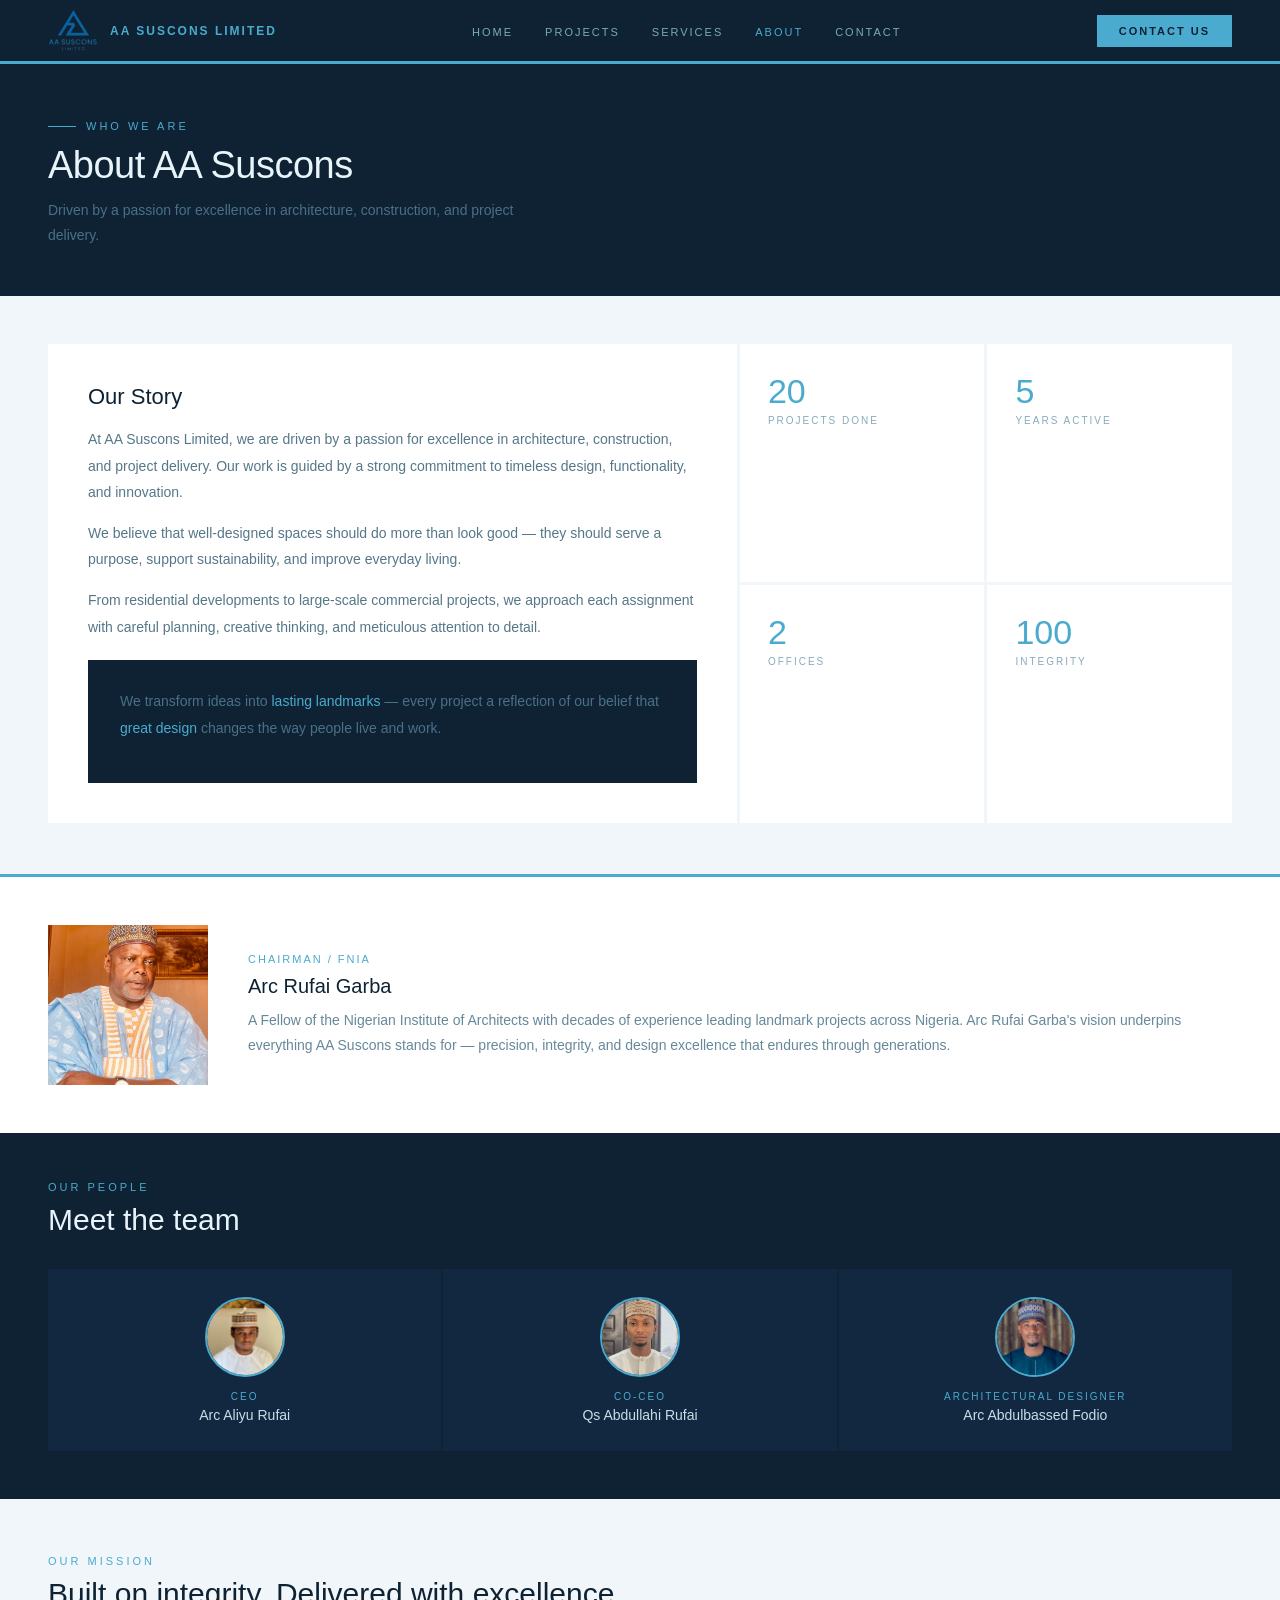
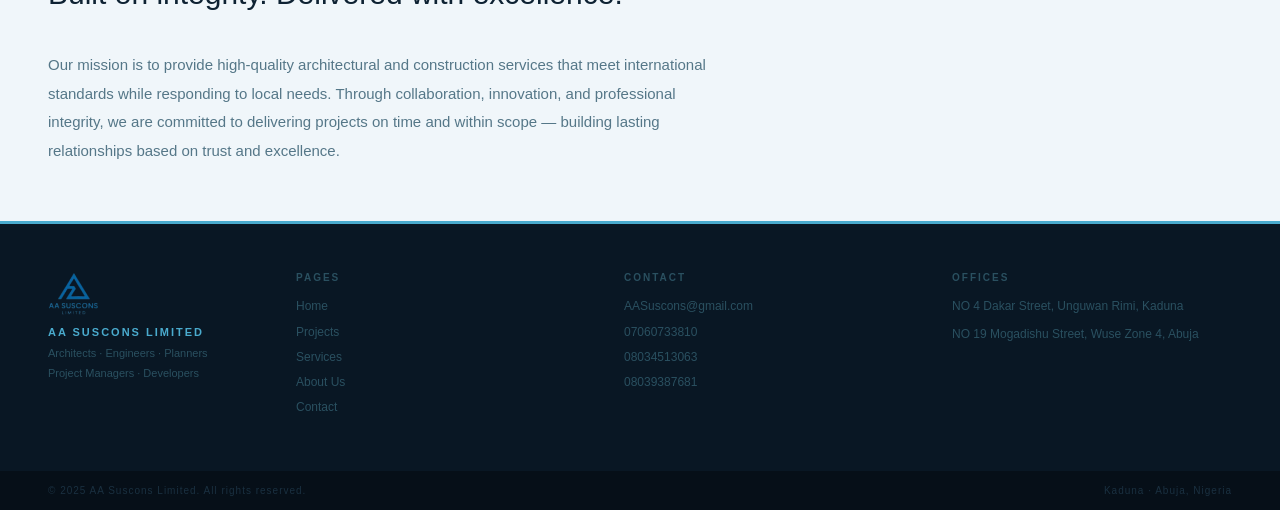
==== about.html @ 8b77624a "first commit" ====
<!DOCTYPE html>
<html lang="en">
<head>
  <meta charset="UTF-8" />
  <meta name="viewport" content="width=device-width, initial-scale=1.0" />
  <title>About Us | AA Suscons Limited</title>
  <meta name="description" content="Learn about AA Suscons Limited — our story, mission, and the experienced team behind our award-winning architectural work." />
  <link rel="stylesheet" href="style.css" />
</head>
<body>

  <!-- ========== NAVIGATION ========== -->
  <nav class="nav" id="mainNav">
    <a class="nav-logo" href="index.html">
      <img src="images/aa-logo.jpg" alt="AA Suscons Limited Logo" />
      <span class="nav-brand">AA Suscons Limited</span>
    </a>
    <ul class="nav-links" id="navMenu">
      <li><a href="index.html">Home</a></li>
      <li><a href="projects.html">Projects</a></li>
      <li><a href="services.html">Services</a></li>
      <li><a href="about.html" class="active">About</a></li>
      <li><a href="contact.html">Contact</a></li>
    </ul>
    <a class="nav-cta" href="contact.html">Contact Us</a>
    <button class="nav-toggle" id="navToggle" aria-label="Toggle menu">
      <span></span><span></span><span></span>
    </button>
  </nav>

  <!-- ========== PAGE HERO ========== -->
  <div class="page-hero">
    <div class="page-tag">Who We Are</div>
    <h1 class="page-title">About AA Suscons</h1>
    <p class="page-sub">Driven by a passion for excellence in architecture, construction, and project delivery.</p>
  </div>

  <!-- ========== ABOUT STORY + STATS ========== -->
  <section class="about-section">
    <div class="about-2col">
      <div class="reveal about-text-block">
        <h2>Our Story</h2>
        <p>At AA Suscons Limited, we are driven by a passion for excellence in architecture, construction, and project delivery. Our work is guided by a strong commitment to timeless design, functionality, and innovation.</p>
        <p>We believe that well-designed spaces should do more than look good — they should serve a purpose, support sustainability, and improve everyday living.</p>
        <p>From residential developments to large-scale commercial projects, we approach each assignment with careful planning, creative thinking, and meticulous attention to detail.</p>
        <div class="about-pull">
          <p>We transform ideas into <em>lasting landmarks</em> — every project a reflection of our belief that <em>great design</em> changes the way people live and work.</p>
        </div>
      </div>
      <div class="about-stats">
        <div class="reveal astat">
          <div class="astat-n" data-target="120" data-suffix="+">20</div>
          <div class="astat-l">Projects Done</div>
        </div>
        <div class="reveal reveal-delay-1 astat">
          <div class="astat-n" data-target="15" data-suffix="+">5</div>
          <div class="astat-l">Years Active</div>
        </div>
        <div class="reveal reveal-delay-2 astat">
          <div class="astat-n" data-target="2" data-suffix="">2</div>
          <div class="astat-l">Offices</div>
        </div>
        <div class="reveal reveal-delay-3 astat">
          <div class="astat-n" data-target="100" data-suffix="%">100</div>
          <div class="astat-l">Integrity</div>
        </div>
      </div>
    </div>
  </section>

  <!-- ========== CHAIRMAN SPOTLIGHT ========== -->
  <div class="reveal ceo-section">
    <img class="ceo-photo" src="images/CFO.jpg" alt="Arc Rufai Garba" />
    <div class="ceo-info">
      <div class="ceo-role">Chairman / FNIA</div>
      <h3>Arc Rufai Garba</h3>
      <p>A Fellow of the Nigerian Institute of Architects with decades of experience leading landmark projects across Nigeria. Arc Rufai Garba's vision underpins everything AA Suscons stands for — precision, integrity, and design excellence that endures through generations.</p>
    </div>
  </div>

  <!-- ========== TEAM ========== -->
  <section class="about-team">
    <div class="reveal sec-tag">Our People</div>
    <div class="reveal reveal-delay-1 sec-title">Meet the team</div>
    <div class="at-grid">
      <div class="reveal reveal-delay-1 at-card">
        <img class="at-photo" src="images/CEO.jpg" alt="Arc Aliyu Rufai" />
        <div class="at-role">CEO</div>
        <div class="at-name">Arc Aliyu Rufai</div>
      </div>
      <div class="reveal reveal-delay-2 at-card">
        <img class="at-photo" src="images/QS.jpg" alt="Qs Abdullahi Rufai" />
        <div class="at-role">Co-CEO</div>
        <div class="at-name">Qs Abdullahi Rufai</div>
      </div>
      <div class="reveal reveal-delay-3 at-card">
        <img class="at-photo" src="images/AD.jpg" alt="Arc Abdulbassed Fodio" />
        <div class="at-role">Architectural Designer</div>
        <div class="at-name">Arc Abdulbassed Fodio</div>
      </div>
    </div>
  </section>

  <!-- ========== MISSION ========== -->
  <section style="background:#f0f6fa; padding:56px 48px;">
    <div class="reveal sec-tag">Our Mission</div>
    <div class="reveal reveal-delay-1 sec-title">Built on integrity. Delivered with excellence.</div>
    <p class="reveal reveal-delay-2" style="font-size:15px;color:#557788;line-height:1.9;max-width:680px;">Our mission is to provide high-quality architectural and construction services that meet international standards while responding to local needs. Through collaboration, innovation, and professional integrity, we are committed to delivering projects on time and within scope — building lasting relationships based on trust and excellence.</p>
  </section>

  <!-- ========== FOOTER ========== -->
  <footer class="footer">
    <div class="fcol" style="flex:0 0 200px;">
      <div class="footer-logo"><img src="images/aa-logo.jpg" alt="AA Suscons Logo" /></div>
      <div class="footer-brand">AA Suscons Limited</div>
      <div class="footer-tag">Architects · Engineers · Planners<br>Project Managers · Developers</div>
    </div>
    <div class="fcol">
      <h4>Pages</h4>
      <a href="index.html">Home</a>
      <a href="projects.html">Projects</a>
      <a href="services.html">Services</a>
      <a href="about.html">About Us</a>
      <a href="contact.html">Contact</a>
    </div>
    <div class="fcol">
      <h4>Contact</h4>
      <p>AASuscons@gmail.com</p>
      <p>07060733810</p>
      <p>08034513063</p>
      <p>08039387681</p>
    </div>
    <div class="fcol">
      <h4>Offices</h4>
      <p>NO 4 Dakar Street, Unguwan Rimi, Kaduna</p>
      <p style="margin-top:8px;">NO 19 Mogadishu Street, Wuse Zone 4, Abuja</p>
    </div>
  </footer>
  <div class="foot-bot">
    <div class="foot-copy">© 2025 AA Suscons Limited. All rights reserved.</div>
    <div class="foot-copy">Kaduna · Abuja, Nigeria</div>
  </div>

  <script src="main.js"></script>
</body>
</html>
---- style.css ----
/* ============================================
   AA SUSCONS LIMITED — Main Stylesheet
   Colors: Sky Blue #4AABCE | Dark Navy #0e2233
   ============================================ */

*, *::before, *::after {
  box-sizing: border-box;
  margin: 0;
  padding: 0;
}

html {
  scroll-behavior: smooth;
}

body {
  font-family: 'Segoe UI', Arial, sans-serif;
  background: #f0f6fa;
  color: #0e2233;
}

/* ============================================
   NAVIGATION
   ============================================ */
.nav {
  display: flex;
  align-items: center;
  justify-content: space-between;
  padding: 0 48px;
  height: 64px;
  background: #0e2233;
  border-bottom: 3px solid #4AABCE;
  position: sticky;
  top: 0;
  z-index: 999;
  transition: height 0.3s ease, padding 0.3s ease;
}

.nav.shrunk {
  height: 50px;
}

.nav-logo {
  display: flex;
  align-items: center;
  gap: 12px;
  text-decoration: none;
}

.nav-logo img {
  height: 50px;
  width: 50px;
  object-fit: contain;
  transition: height 0.3s ease;
}

.nav.shrunk .nav-logo img {
  height: 28px;
}

.nav-brand {
  font-size: 12px;
  letter-spacing: 2px;
  text-transform: uppercase;
  color: #4AABCE;
  font-weight: 600;
}

.nav-links {
  display: flex;
  gap: 32px;
  list-style: none;
}

.nav-links a {
  font-size: 11px;
  letter-spacing: 2px;
  text-transform: uppercase;
  color: #7aaabb;
  text-decoration: none;
  transition: color 0.2s ease;
}

.nav-links a:hover,
.nav-links a.active {
  color: #4AABCE;
}

.nav-cta {
  font-size: 11px;
  letter-spacing: 2px;
  text-transform: uppercase;
  background: #4AABCE;
  color: #0e2233;
  padding: 10px 22px;
  font-weight: 600;
  border: none;
  cursor: pointer;
  text-decoration: none;
  display: inline-block;
  transition: background 0.2s ease, transform 0.15s ease;
}

.nav-cta:hover {
  background: #62bcd8;
  transform: translateY(-1px);
}

/* Mobile hamburger (hidden on desktop) */
.nav-toggle {
  display: none;
  flex-direction: column;
  gap: 5px;
  cursor: pointer;
  background: none;
  border: none;
  padding: 4px;
}

.nav-toggle span {
  display: block;
  width: 24px;
  height: 2px;
  background: #4AABCE;
  transition: all 0.3s ease;
}

/* ============================================
   SCROLL REVEAL ANIMATIONS
   ============================================ */
.reveal {
  opacity: 0;
  transform: translateY(32px);
  transition: opacity 0.6s ease, transform 0.6s ease;
}

.reveal.visible {
  opacity: 1;
  transform: translateY(0);
}

.reveal-delay-1 { transition-delay: 0.1s; }
.reveal-delay-2 { transition-delay: 0.2s; }
.reveal-delay-3 { transition-delay: 0.3s; }

/* ============================================
   PAGE HERO (shared across inner pages)
   ============================================ */
.page-hero {
  background: #0e2233;
  padding: 56px 48px 48px;
}

.page-tag {
  font-size: 11px;
  letter-spacing: 3px;
  text-transform: uppercase;
  color: #4AABCE;
  margin-bottom: 12px;
  display: flex;
  align-items: center;
  gap: 10px;
}

.page-tag::before {
  content: '';
  display: block;
  width: 28px;
  height: 1px;
  background: #4AABCE;
}

.page-title {
  font-size: 38px;
  font-weight: 500;
  color: #e8f4fa;
  letter-spacing: -0.5px;
  line-height: 1.15;
}

.page-sub {
  font-size: 14px;
  color: #4a7088;
  margin-top: 10px;
  line-height: 1.8;
  max-width: 520px;
}

/* ============================================
   SHARED SECTION HELPERS
   ============================================ */
.sec-tag {
  font-size: 11px;
  letter-spacing: 3px;
  text-transform: uppercase;
  color: #4AABCE;
  margin-bottom: 10px;
}

.sec-title {
  font-size: 30px;
  font-weight: 500;
  color: #0e2233;
  margin-bottom: 40px;
}

/* ============================================
   HOME — HERO SECTION
   ============================================ */
.hero {
  background: #0e2233;
  padding: 64px 48px 0;
  display: flex;
  gap: 48px;
  align-items: flex-end;
}

.hero-left {
  flex: 1;
  padding-bottom: 64px;
}

.hero-tag {
  font-size: 11px;
  letter-spacing: 3px;
  text-transform: uppercase;
  color: #4AABCE;
  margin-bottom: 20px;
  display: flex;
  align-items: center;
  gap: 10px;
}

.hero-tag::before {
  content: '';
  display: block;
  width: 28px;
  height: 1px;
  background: #4AABCE;
}

.hero-h1 {
  font-size: 50px;
  font-weight: 500;
  color: #e8f4fa;
  line-height: 1.1;
  letter-spacing: -1px;
  margin-bottom: 20px;
}

.hero-h1 em {
  color: #4AABCE;
  font-style: normal;
}

.hero-p {
  font-size: 15px;
  color: #4a7088;
  line-height: 1.8;
  max-width: 400px;
  margin-bottom: 36px;
}

.hero-btns {
  display: flex;
  align-items: center;
  gap: 24px;
}

.btn-sky {
  background: #4AABCE;
  color: #0e2233;
  padding: 13px 28px;
  font-size: 11px;
  letter-spacing: 2px;
  text-transform: uppercase;
  font-weight: 600;
  border: none;
  cursor: pointer;
  transition: background 0.2s ease, transform 0.15s ease;
  text-decoration: none;
  display: inline-block;
}

.btn-sky:hover {
  background: #62bcd8;
  transform: translateY(-1px);
}

.btn-ghost {
  background: transparent;
  color: #7aaabb;
  border: none;
  font-size: 11px;
  letter-spacing: 2px;
  text-transform: uppercase;
  cursor: pointer;
  display: flex;
  align-items: center;
  gap: 6px;
  transition: color 0.2s ease;
  text-decoration: none;
}

.btn-ghost::after {
  content: '→';
  color: #4AABCE;
  transition: transform 0.2s ease;
}

.btn-ghost:hover {
  color: #4AABCE;
}

.btn-ghost:hover::after {
  transform: translateX(4px);
}

.hero-right {
  flex: 0 0 380px;
}

.hero-img-wrap {
  overflow: hidden;
  border-top: 3px solid #4AABCE;
}

.hero-img {
  width: 100%;
  height: 320px;
  object-fit: cover;
  display: block;
  transition: transform 0.6s ease;
}

.hero-img-wrap:hover .hero-img {
  transform: scale(1.04);
}

/* ============================================
   HOME — STATS BAR
   ============================================ */
.stats-bar {
  background: #0a1b28;
  display: flex;
  border-top: 0.5px solid rgba(74, 171, 206, 0.15);
}

.stat {
  flex: 1;
  padding: 28px 32px;
  border-right: 0.5px solid rgba(74, 171, 206, 0.1);
}

.stat:last-child {
  border-right: none;
}

.stat-n {
  font-size: 30px;
  font-weight: 500;
  color: #4AABCE;
  line-height: 1;
}

.stat-l {
  font-size: 10px;
  letter-spacing: 2px;
  text-transform: uppercase;
  color: #3a6070;
  margin-top: 4px;
}

/* ============================================
   HOME — SERVICES SECTION
   ============================================ */
.home-services {
  background: #f0f6fa;
  padding: 64px 48px;
}

.svc-grid {
  display: grid;
  grid-template-columns: repeat(3, minmax(0, 1fr));
  gap: 2px;
}

.svc-card {
  background: #fff;
  padding: 32px 24px;
  border-top: 3px solid #4AABCE;
  transition: transform 0.25s ease;
}

.svc-card:hover {
  transform: translateY(-4px);
}

.svc-n {
  font-size: 11px;
  color: #4AABCE;
  letter-spacing: 2px;
  margin-bottom: 14px;
}

.svc-name {
  font-size: 17px;
  font-weight: 500;
  color: #0e2233;
  margin-bottom: 10px;
}

.svc-desc {
  font-size: 13px;
  color: #668899;
  line-height: 1.7;
}

/* ============================================
   HOME — PORTFOLIO SECTION
   ============================================ */
.home-portfolio {
  background: #fff;
  padding: 64px 48px;
}

.port-grid {
  display: grid;
  grid-template-columns: repeat(2, minmax(0, 1fr));
  gap: 3px;
  margin-top: 40px;
}

/* removed grid-row: span 2 */

.port-img-wrap {
  height: 200px;
  overflow: hidden;
}

.port-img {
  width: 100%;
  height: 100%;
  object-fit: cover;
  display: block;
  transition: transform 0.5s ease;
}

.port-img-wrap:hover .port-img {
  transform: scale(1.06);
}

/* ============================================
   HOME — TEAM SECTION
   ============================================ */
.home-team {
  background: #0e2233;
  padding: 64px 48px;
}

.home-team .sec-title {
  color: #e8f4fa;
}

.team-grid {
  display: grid;
  grid-template-columns: repeat(4, minmax(0, 1fr));
  gap: 2px;
  margin-top: 40px;
}

.team-card {
  background: #122840;
  padding: 28px 20px;
  text-align: center;
  transition: background 0.25s ease;
}

.team-card:hover {
  background: #1a3550;
}

.team-photo {
  width: 72px;
  height: 72px;
  border-radius: 50%;
  object-fit: cover;
  margin: 0 auto 14px;
  border: 2px solid #4AABCE;
  display: block;
  transition: transform 0.3s ease;
}

.team-card:hover .team-photo {
  transform: scale(1.07);
}

.team-role {
  font-size: 10px;
  letter-spacing: 2px;
  text-transform: uppercase;
  color: #4AABCE;
  margin-bottom: 5px;
}

.team-name {
  font-size: 13px;
  font-weight: 500;
  color: #c8dde8;
}

.team-line {
  width: 24px;
  height: 2px;
  background: #4AABCE;
  margin: 10px auto 0;
}

/* ============================================
   PROJECTS PAGE
   ============================================ */
.proj-section {
  padding: 48px;
  background: #f0f6fa;
}

.proj-block {
  margin-bottom: 48px;
  background: #fff;
  overflow: hidden;
}

.proj-imgs {
  display: flex;
  gap: 2px;
  height: 260px;
}

.proj-imgs .pimg-wrap {
  flex: 1;
  overflow: hidden;
}

.proj-imgs .pimg-wrap img {
  width: 100%;
  height: 100%;
  object-fit: cover;
  display: block;
  transition: transform 0.5s ease;
}

.proj-imgs .pimg-wrap:hover img {
  transform: scale(1.07);
}

.proj-body {
  padding: 24px 28px;
  display: flex;
  gap: 32px;
  align-items: flex-start;
}

.proj-info {
  flex: 1;
}

.proj-type {
  font-size: 10px;
  letter-spacing: 2px;
  text-transform: uppercase;
  color: #4AABCE;
  margin-bottom: 6px;
}

.proj-name {
  font-size: 20px;
  font-weight: 500;
  color: #0e2233;
  margin-bottom: 10px;
}

.proj-desc {
  font-size: 13px;
  color: #668899;
  line-height: 1.8;
}

.proj-badge {
  font-size: 10px;
  letter-spacing: 1.5px;
  text-transform: uppercase;
  background: #eef6fb;
  color: #2a7a99;
  padding: 6px 14px;
  align-self: flex-start;
  white-space: nowrap;
  margin-top: 4px;
}

/* ============================================
   SERVICES PAGE
   ============================================ */
.svc-section {
  padding: 48px;
  background: #f0f6fa;
}

.svc-full-grid {
  display: grid;
  grid-template-columns: repeat(3, minmax(0, 1fr));
  gap: 2px;
  margin-bottom: 2px;
}

.svc-full-card {
  background: #fff;
  padding: 36px 28px;
  border-top: 3px solid #4AABCE;
  transition: transform 0.25s ease;
}

.svc-full-card:hover {
  transform: translateY(-4px);
}

.svc-full-name {
  font-size: 18px;
  font-weight: 500;
  color: #0e2233;
  margin-bottom: 16px;
}

.svc-list {
  list-style: none;
}

.svc-list li {
  font-size: 13px;
  color: #557788;
  padding: 8px 0;
  border-bottom: 0.5px solid #e0eef5;
  display: flex;
  align-items: center;
  gap: 8px;
}

.svc-list li::before {
  content: '';
  width: 5px;
  height: 5px;
  background: #4AABCE;
  flex-shrink: 0;
}

.svc-img-strip {
  height: 500px;
  overflow: hidden;
}

.svc-img-strip img {
  width: 100%;
  height: 100%;
  object-fit: cover;
  display: block;
  transition: transform 0.6s ease;
}

.svc-img-strip:hover img {
  transform: scale(1.04);
}

.process-band {
  background: #0e2233;
  padding: 56px 48px;
}

.process-band .sec-title {
  color: #e8f4fa;
  margin-bottom: 36px;
}

.steps {
  display: grid;
  grid-template-columns: repeat(4, minmax(0, 1fr));
  gap: 2px;
}

.step {
  background: #122840;
  padding: 28px 22px;
  border-top: 2px solid transparent;
  transition: border-color 0.25s ease, background 0.25s ease;
}

.step:hover {
  border-top-color: #4AABCE;
  background: #1a3550;
}

.step-n {
  font-size: 36px;
  font-weight: 500;
  color: rgba(74, 171, 206, 0.18);
  line-height: 1;
  margin-bottom: 14px;
}

.step-t {
  font-size: 12px;
  letter-spacing: 2px;
  text-transform: uppercase;
  color: #4AABCE;
  margin-bottom: 8px;
  font-weight: 600;
}

.step-d {
  font-size: 12px;
  color: #3a6070;
  line-height: 1.7;
}

/* ============================================
   ABOUT PAGE
   ============================================ */
.about-section {
  padding: 48px;
  background: #f0f6fa;
}

.about-2col {
  display: grid;
  grid-template-columns: 1.4fr 1fr;
  gap: 3px;
  margin-bottom: 3px;
}

.about-text-block {
  background: #fff;
  padding: 40px;
}

.about-text-block h2 {
  font-size: 22px;
  font-weight: 500;
  color: #0e2233;
  margin-bottom: 16px;
}

.about-text-block p {
  font-size: 14px;
  color: #557788;
  line-height: 1.9;
  margin-bottom: 14px;
}

.about-pull {
  background: #0e2233;
  padding: 28px 32px;
  margin-top: 20px;
}

.about-pull p {
  font-size: 14px;
  color: #4a7088;
  line-height: 1.9;
}

.about-pull em {
  color: #4AABCE;
  font-style: normal;
  font-weight: 500;
}

.about-stats {
  display: grid;
  grid-template-columns: 1fr 1fr;
  gap: 3px;
}

.astat {
  background: #fff;
  padding: 28px;
  transition: background 0.2s ease;
}

.astat:hover {
  background: #eef6fb;
}

.astat-n {
  font-size: 34px;
  font-weight: 500;
  color: #4AABCE;
}

.astat-l {
  font-size: 10px;
  letter-spacing: 2px;
  text-transform: uppercase;
  color: #88aabb;
  margin-top: 4px;
}

.ceo-section {
  background: #fff;
  padding: 48px;
  display: flex;
  gap: 40px;
  align-items: center;
  border-top: 3px solid #4AABCE;
}

.ceo-photo {
  width: 160px;
  height: 160px;
  object-fit: cover;
  flex-shrink: 0;
  transition: transform 0.3s ease;
}

.ceo-section:hover .ceo-photo {
  transform: scale(1.03);
}

.ceo-role {
  font-size: 11px;
  letter-spacing: 2px;
  text-transform: uppercase;
  color: #4AABCE;
  margin-bottom: 10px;
}

.ceo-info h3 {
  font-size: 20px;
  font-weight: 500;
  color: #0e2233;
  margin-bottom: 10px;
}

.ceo-info p {
  font-size: 14px;
  color: #668899;
  line-height: 1.8;
}

.about-team {
  background: #0e2233;
  padding: 48px;
}

.about-team .sec-title {
  color: #e8f4fa;
  margin-bottom: 32px;
}

.at-grid {
  display: grid;
  grid-template-columns: repeat(3, minmax(0, 1fr));
  gap: 2px;
}

.at-card {
  background: #122840;
  padding: 28px 20px;
  text-align: center;
  transition: background 0.25s ease;
}

.at-card:hover {
  background: #1a3550;
}

.at-photo {
  width: 80px;
  height: 80px;
  object-fit: cover;
  border-radius: 50%;
  border: 2px solid #4AABCE;
  margin: 0 auto 14px;
  display: block;
  transition: transform 0.3s ease;
}

.at-card:hover .at-photo {
  transform: scale(1.08);
}

.at-role {
  font-size: 10px;
  letter-spacing: 2px;
  text-transform: uppercase;
  color: #4AABCE;
  margin-bottom: 5px;
}

.at-name {
  font-size: 14px;
  font-weight: 500;
  color: #c8dde8;
}

/* ============================================
   CONTACT PAGE
   ============================================ */
.contact-section {
  padding: 64px 48px;
  background: #f0f6fa;
}

.contact-grid {
  display: grid;
  grid-template-columns: 1fr 1fr;
  gap: 3px;
}

.contact-info {
  background: #0e2233;
  padding: 40px;
}

.contact-info h3 {
  font-size: 20px;
  font-weight: 500;
  color: #e8f4fa;
  margin-bottom: 24px;
}

.contact-item {
  margin-bottom: 24px;
}

.contact-label {
  font-size: 10px;
  letter-spacing: 2px;
  text-transform: uppercase;
  color: #4AABCE;
  margin-bottom: 6px;
}

.contact-value {
  font-size: 14px;
  color: #7aaabb;
  line-height: 1.7;
}

.contact-form {
  background: #fff;
  padding: 40px;
}

.contact-form h3 {
  font-size: 20px;
  font-weight: 500;
  color: #0e2233;
  margin-bottom: 24px;
}

.form-group {
  margin-bottom: 20px;
}

.form-group label {
  display: block;
  font-size: 11px;
  letter-spacing: 1.5px;
  text-transform: uppercase;
  color: #4AABCE;
  margin-bottom: 6px;
}

.form-group input,
.form-group textarea {
  width: 100%;
  padding: 12px 16px;
  border: 0.5px solid #cde4ef;
  background: #f8fbfd;
  font-size: 14px;
  color: #0e2233;
  font-family: inherit;
  outline: none;
  transition: border-color 0.2s ease;
}

.form-group input:focus,
.form-group textarea:focus {
  border-color: #4AABCE;
  background: #fff;
}

.form-group textarea {
  height: 120px;
  resize: vertical;
}

/* ============================================
   FOOTER
   ============================================ */
.footer {
  background: #091724;
  padding: 48px;
  border-top: 3px solid #4AABCE;
  display: flex;
  gap: 48px;
  flex-wrap: wrap;
}

.footer-logo img {
  height: 44px;
  object-fit: contain;
  margin-bottom: 10px;
  display: block;
}

.footer-brand {
  font-size: 11px;
  letter-spacing: 2px;
  text-transform: uppercase;
  color: #4AABCE;
  font-weight: 600;
}

.footer-tag {
  font-size: 11px;
  color: #2a5060;
  margin-top: 6px;
  line-height: 1.8;
}

.fcol {
  flex: 1;
  min-width: 130px;
}

.fcol h4 {
  font-size: 10px;
  letter-spacing: 2px;
  text-transform: uppercase;
  color: #2a5060;
  margin-bottom: 14px;
}

.fcol a,
.fcol p {
  font-size: 12px;
  color: #2a5060;
  display: block;
  margin-bottom: 6px;
  text-decoration: none;
  line-height: 1.6;
}

.fcol a:hover {
  color: #4AABCE;
}

.foot-bot {
  background: #060f18;
  padding: 14px 48px;
  display: flex;
  justify-content: space-between;
  align-items: center;
}

.foot-copy {
  font-size: 10px;
  color: #1a3040;
  letter-spacing: 1px;
}

/* ============================================
   RESPONSIVE — MOBILE
   ============================================ */
@media (max-width: 768px) {
  .nav {
    padding: 0 20px;
    flex-wrap: wrap;
    height: auto;
    min-height: 56px;
  }

  .nav-links {
    display: none;
    flex-direction: column;
    width: 100%;
    gap: 0;
    padding: 12px 0;
  }

  .nav-links.open {
    display: flex;
  }

  .nav-links a {
    padding: 10px 0;
    border-bottom: 0.5px solid rgba(74,171,206,0.1);
  }

  .nav-cta {
    display: none;
  }

  .nav-toggle {
    display: flex;
  }

  .hero {
    flex-direction: column;
    padding: 40px 20px 0;
  }

  .hero-right {
    flex: unset;
    width: 100%;
  }

  .hero-h1 {
    font-size: 32px;
  }

  .stats-bar {
    flex-wrap: wrap;
  }

  .stat {
    flex: 1 1 50%;
    border-right: none;
    border-bottom: 0.5px solid rgba(74,171,206,0.1);
  }

  .svc-grid,
  .svc-full-grid,
  .steps,
  .team-grid,
  .at-grid {
    grid-template-columns: 1fr;
  }

  .port-grid {
    grid-template-columns: 1fr;
  }

  .port-main {
    grid-row: auto;
  }

  .about-2col,
  .contact-grid {
    grid-template-columns: 1fr;
  }

  .proj-imgs {
    flex-wrap: wrap;
    height: auto;
  }

  .proj-imgs .pimg-wrap {
    flex: 1 1 30%;
    height: 160px;
  }

  .proj-body {
    flex-direction: column;
  }

  .page-hero,
  .home-services,
  .home-portfolio,
  .home-team,
  .proj-section,
  .svc-section,
  .process-band,
  .about-section,
  .ceo-section,
  .about-team,
  .contact-section,
  .footer {
    padding: 40px 20px;
  }

  .foot-bot {
    padding: 14px 20px;
    flex-direction: column;
    gap: 6px;
    text-align: center;
  }

  .ceo-section {
    flex-direction: column;
    text-align: center;
  }
}
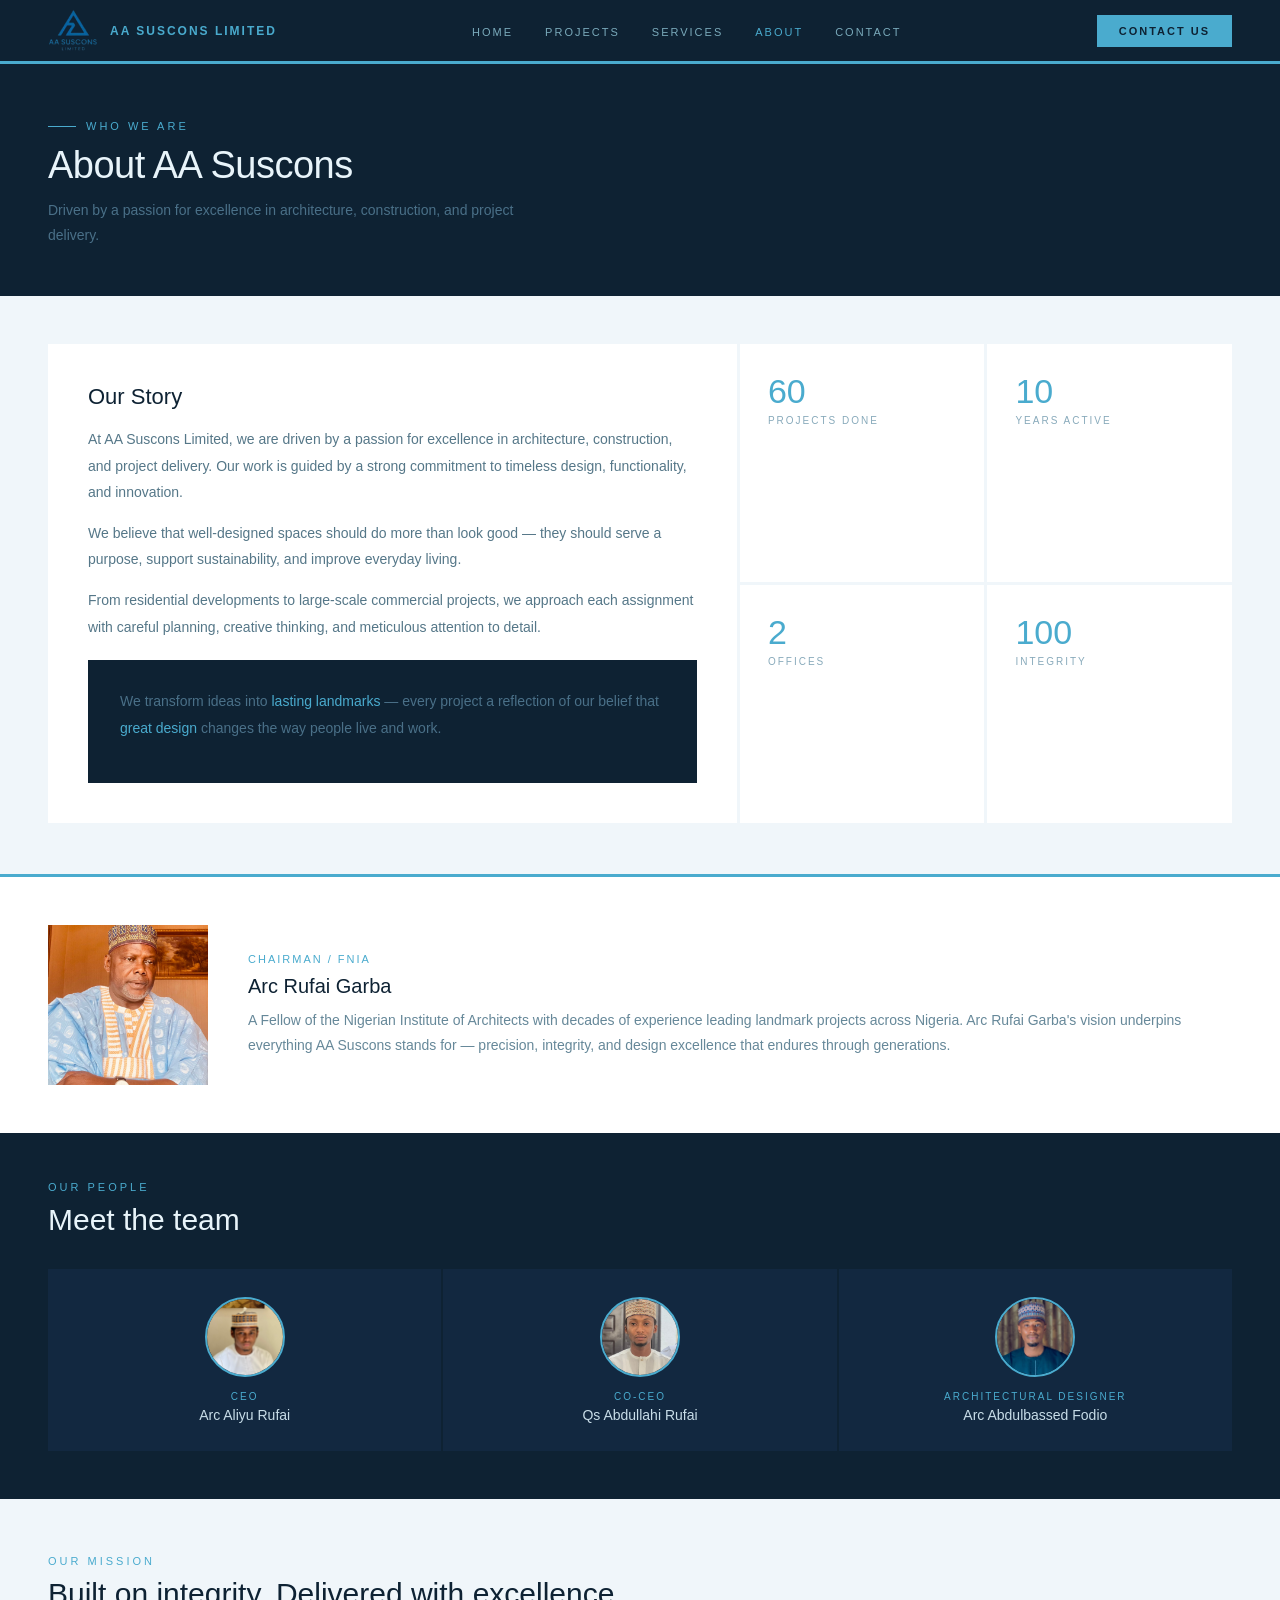
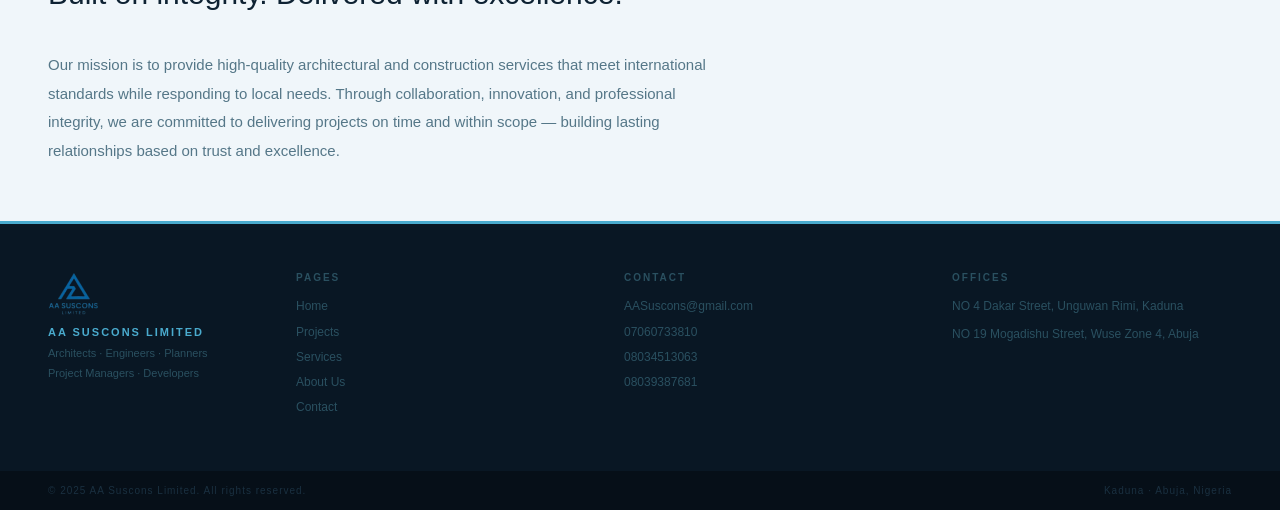
==== commit 69ae1927: "Update statistics in about and index pages to reflect current data" ====
--- a/about.html
+++ b/about.html
@@ -49,11 +49,11 @@
       </div>
       <div class="about-stats">
         <div class="reveal astat">
-          <div class="astat-n" data-target="120" data-suffix="+">20</div>
+          <div class="astat-n" data-target="120" data-suffix="+">60</div>
           <div class="astat-l">Projects Done</div>
         </div>
         <div class="reveal reveal-delay-1 astat">
-          <div class="astat-n" data-target="15" data-suffix="+">5</div>
+          <div class="astat-n" data-target="15" data-suffix="+">10</div>
           <div class="astat-l">Years Active</div>
         </div>
         <div class="reveal reveal-delay-2 astat">
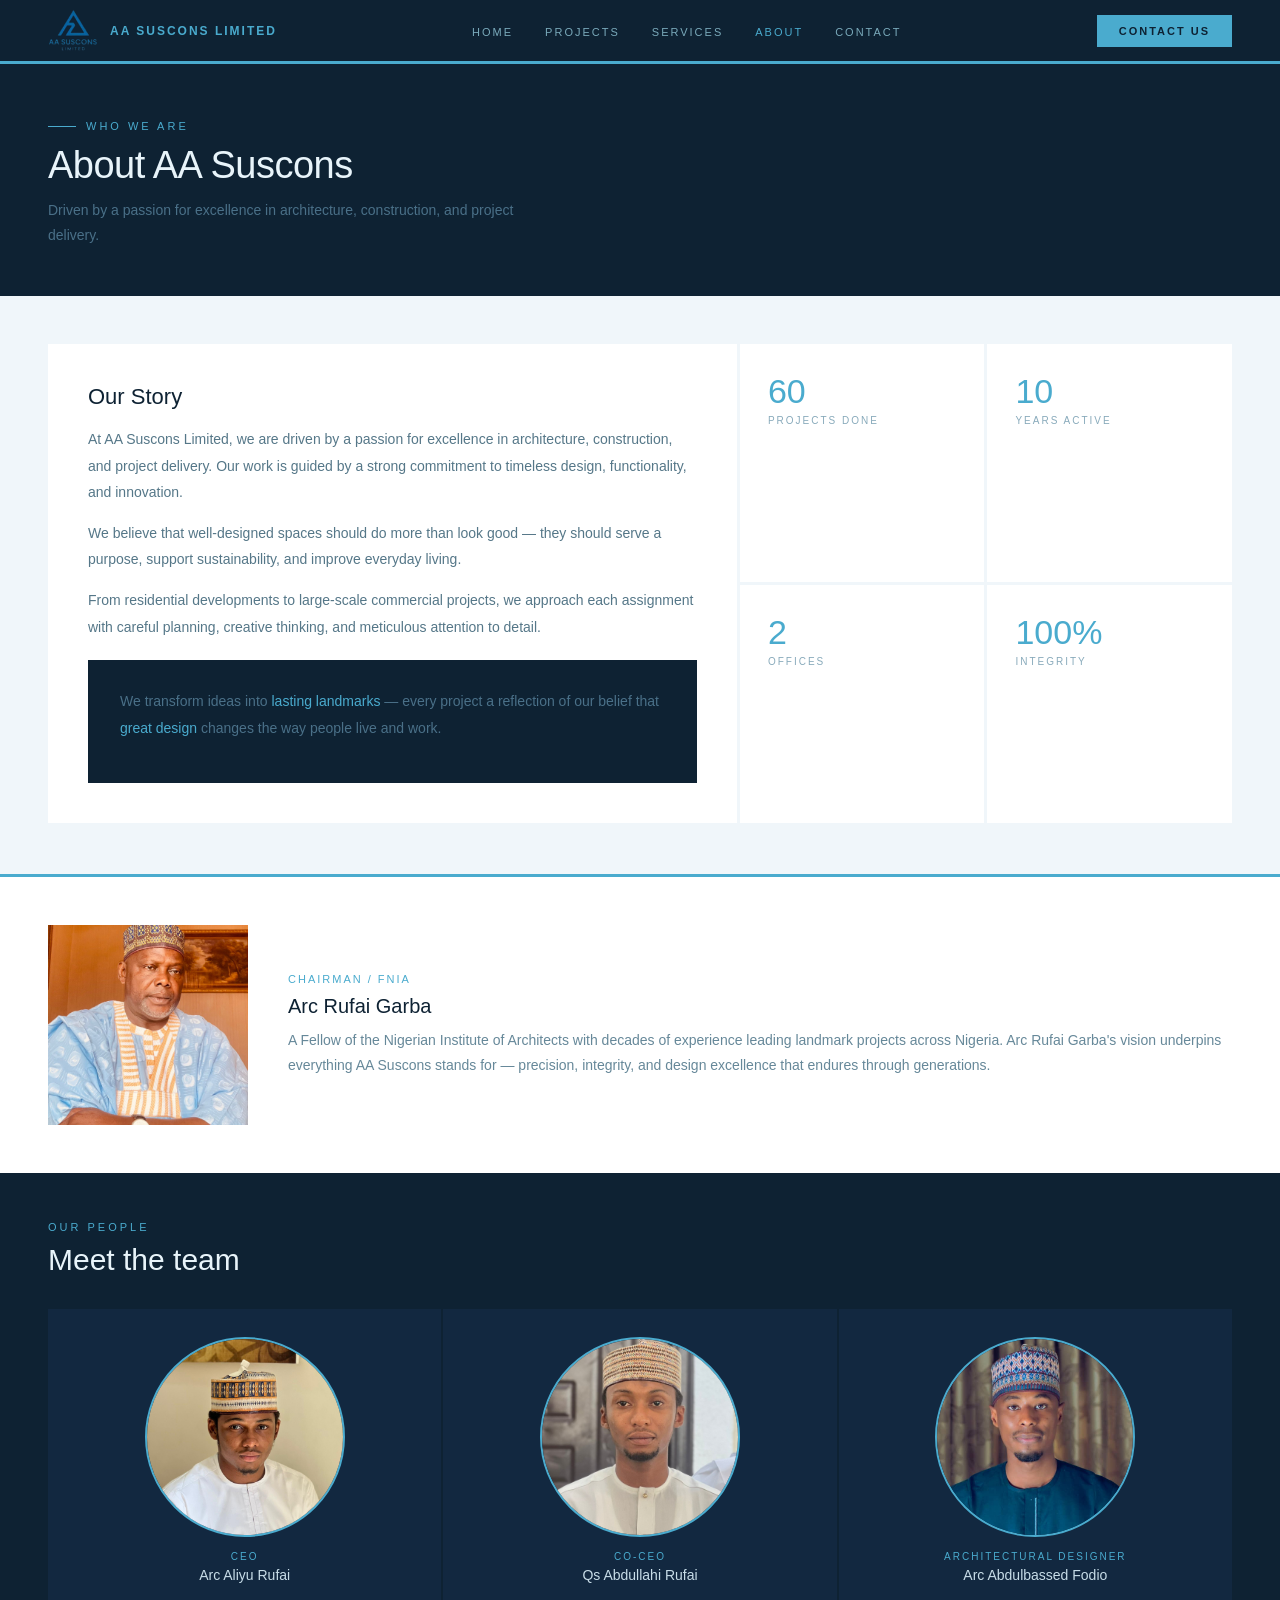
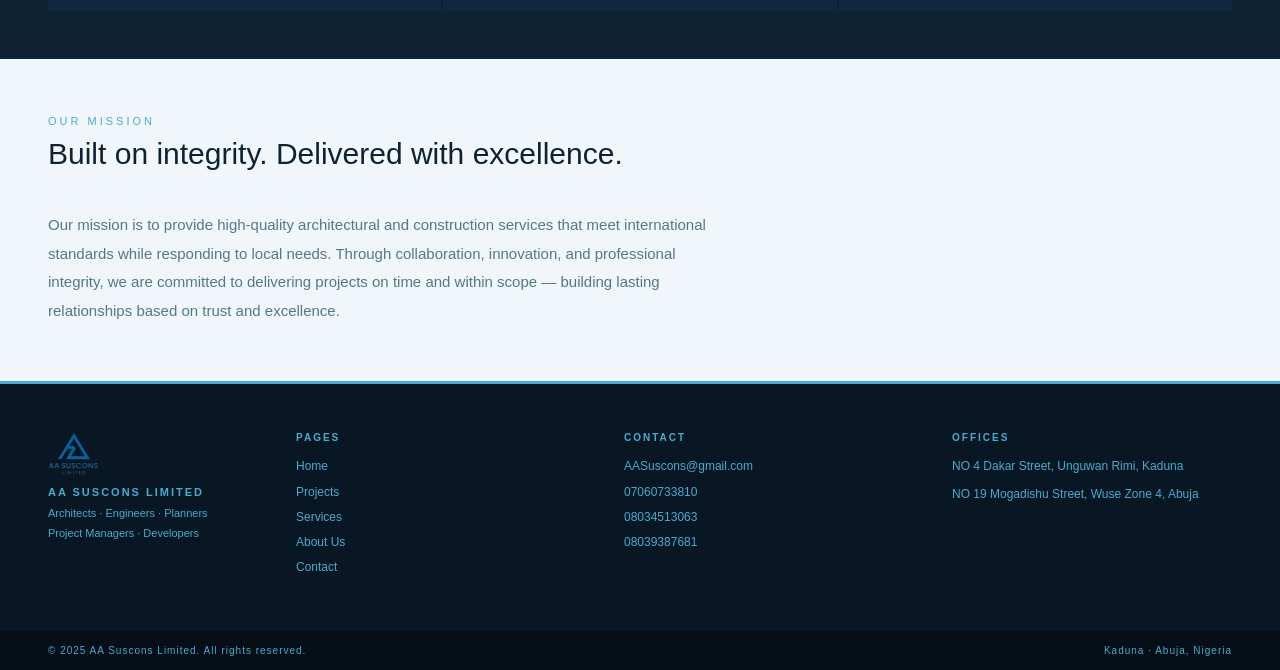
==== commit 4ee7e910: "add favicon, made some color changes" ====
--- a/about.html
+++ b/about.html
@@ -6,9 +6,12 @@
   <title>About Us | AA Suscons Limited</title>
   <meta name="description" content="Learn about AA Suscons Limited — our story, mission, and the experienced team behind our award-winning architectural work." />
   <link rel="stylesheet" href="style.css" />
+  <link rel="icon" type="image/x-icon" href="favicon.ico" />
+  <link rel="icon" type="image/png" sizes="32x32" href="favicon-32.png" />
+  <link rel="icon" type="image/png" sizes="16x16" href="favicon-16.png" />
+  <link rel="apple-touch-icon" sizes="180x180" href="apple-touch-icon.png" />
 </head>
 <body>
-
   <!-- ========== NAVIGATION ========== -->
   <nav class="nav" id="mainNav">
     <a class="nav-logo" href="index.html">
@@ -61,7 +64,7 @@
           <div class="astat-l">Offices</div>
         </div>
         <div class="reveal reveal-delay-3 astat">
-          <div class="astat-n" data-target="100" data-suffix="%">100</div>
+          <div class="astat-n" data-target="100" data-suffix="%">100%</div>
           <div class="astat-l">Integrity</div>
         </div>
       </div>
--- a/style.css
+++ b/style.css
@@ -326,8 +326,8 @@
 }
 
 .hero-img {
-  width: 100%;
-  height: 320px;
+  width: 700px;
+  height: 420px;
   object-fit: cover;
   display: block;
   transition: transform 0.6s ease;
@@ -481,8 +481,8 @@
 }
 
 .team-photo {
-  width: 72px;
-  height: 72px;
+  width: 200px;
+  height: 200px;
   border-radius: 50%;
   object-fit: cover;
   margin: 0 auto 14px;
@@ -715,7 +715,7 @@
 }
 
 .step-d {
-  font-size: 12px;
+  font-size: 14px;
   color: #3a6070;
   line-height: 1.7;
 }
@@ -812,8 +812,8 @@
 }
 
 .ceo-photo {
-  width: 160px;
-  height: 160px;
+  width: 200px;
+  height: 200px;
   object-fit: cover;
   flex-shrink: 0;
   transition: transform 0.3s ease;
@@ -872,8 +872,8 @@
 }
 
 .at-photo {
-  width: 80px;
-  height: 80px;
+  width: 200px;
+  height: 200px;
   object-fit: cover;
   border-radius: 50%;
   border: 2px solid #4AABCE;
@@ -1022,7 +1022,7 @@
 
 .footer-tag {
   font-size: 11px;
-  color: #2a5060;
+  color: #4AABCE;
   margin-top: 6px;
   line-height: 1.8;
 }
@@ -1036,14 +1036,14 @@
   font-size: 10px;
   letter-spacing: 2px;
   text-transform: uppercase;
-  color: #2a5060;
+  color: #4AABCE;
   margin-bottom: 14px;
 }
 
 .fcol a,
 .fcol p {
   font-size: 12px;
-  color: #2a5060;
+  color: #4AABCE;
   display: block;
   margin-bottom: 6px;
   text-decoration: none;
@@ -1051,7 +1051,7 @@
 }
 
 .fcol a:hover {
-  color: #4AABCE;
+  color: #2a5060;
 }
 
 .foot-bot {
@@ -1064,7 +1064,7 @@
 
 .foot-copy {
   font-size: 10px;
-  color: #1a3040;
+  color: #4AABCE;
   letter-spacing: 1px;
 }
 
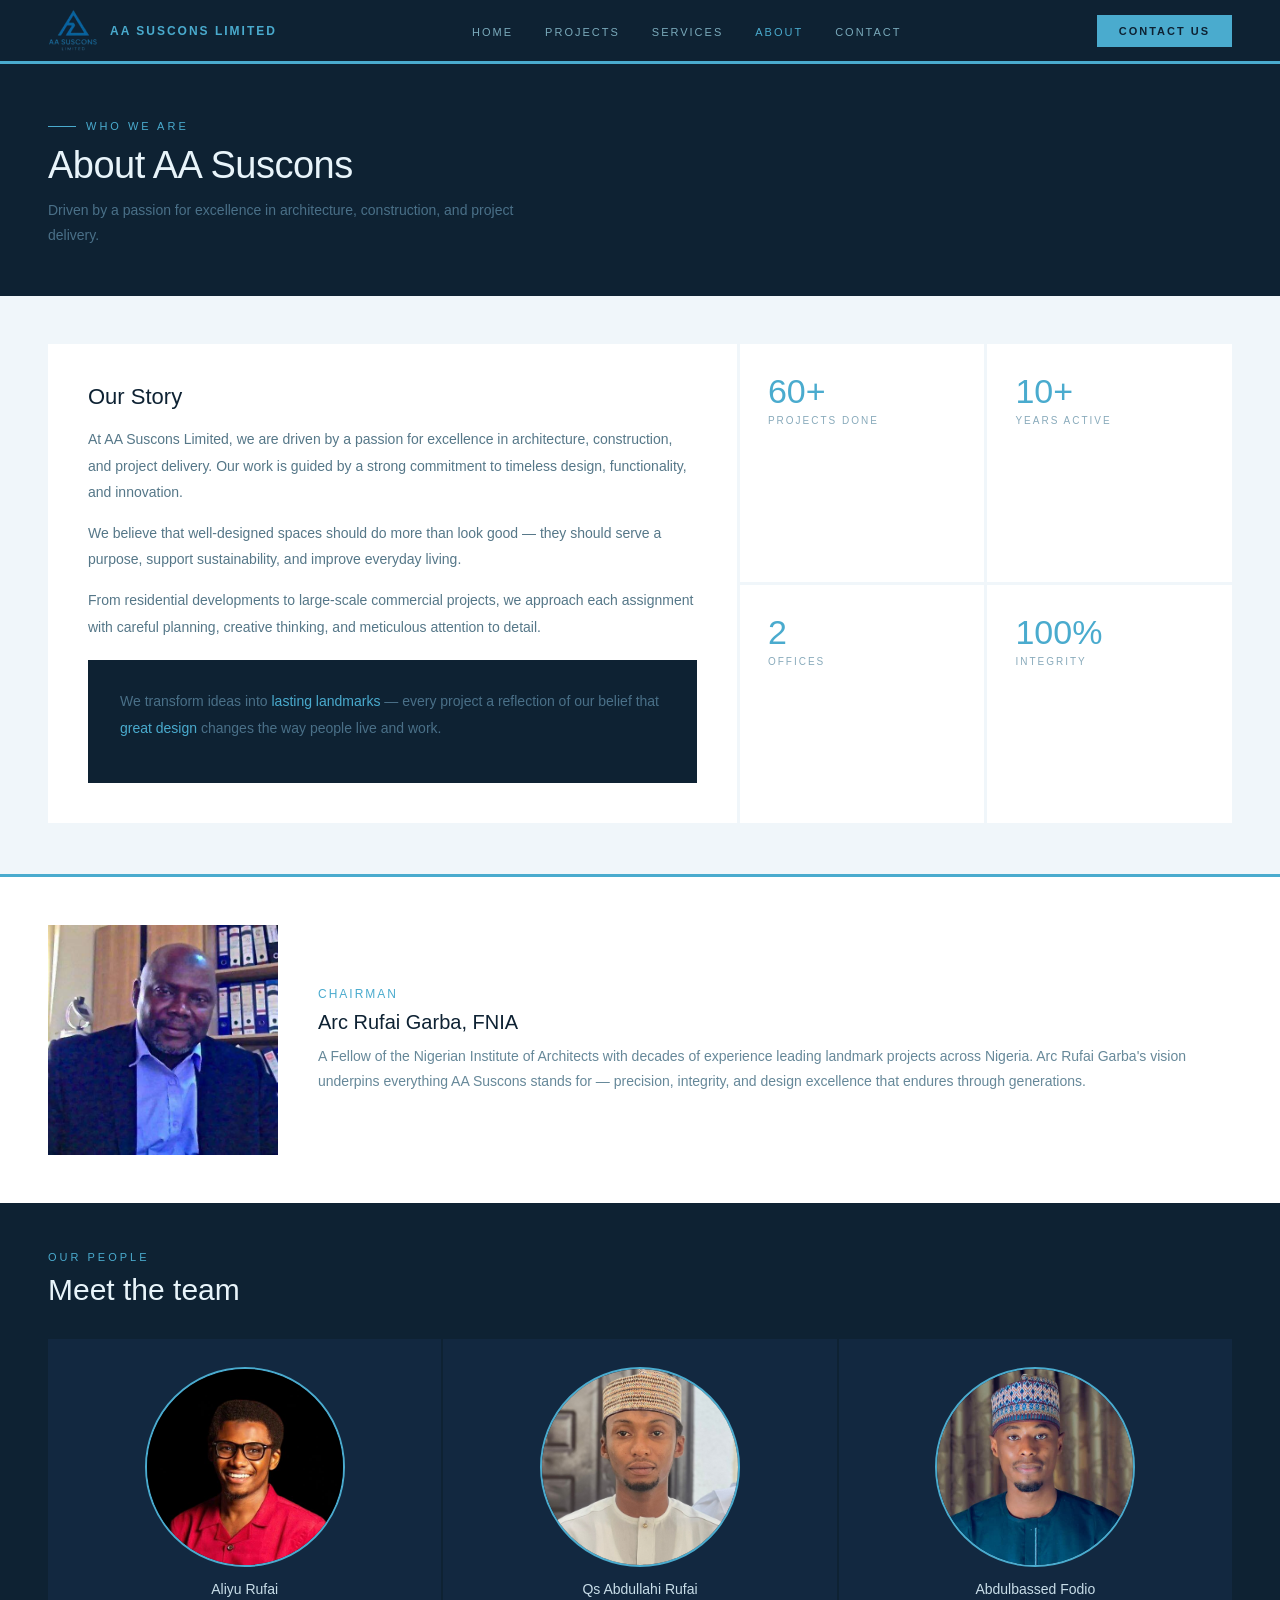
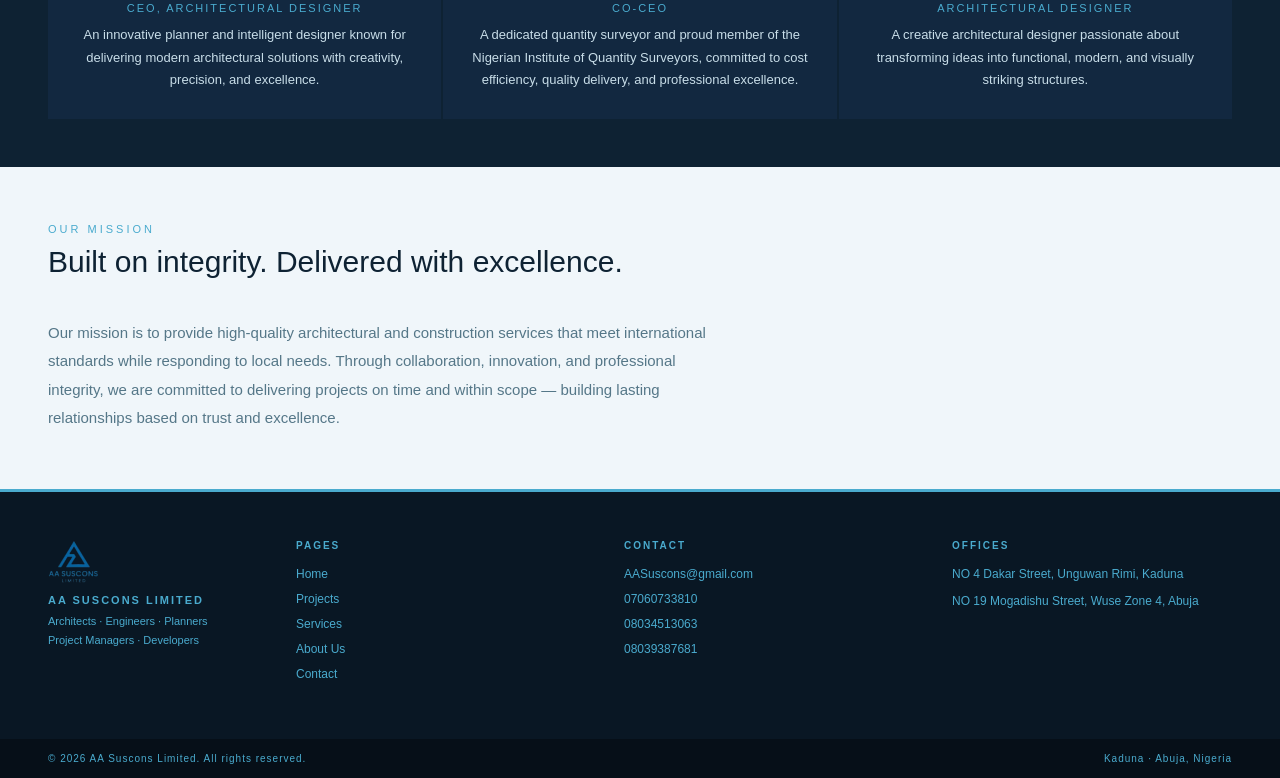
==== commit d695917a: "Update team member details and add notes and change picture" ====
--- a/about.html
+++ b/about.html
@@ -52,11 +52,11 @@
       </div>
       <div class="about-stats">
         <div class="reveal astat">
-          <div class="astat-n" data-target="120" data-suffix="+">60</div>
+          <div class="astat-n" data-target="120" data-suffix="+">60+</div>
           <div class="astat-l">Projects Done</div>
         </div>
         <div class="reveal reveal-delay-1 astat">
-          <div class="astat-n" data-target="15" data-suffix="+">10</div>
+          <div class="astat-n" data-target="15" data-suffix="+">10+</div>
           <div class="astat-l">Years Active</div>
         </div>
         <div class="reveal reveal-delay-2 astat">
@@ -75,8 +75,8 @@
   <div class="reveal ceo-section">
     <img class="ceo-photo" src="images/CFO.jpg" alt="Arc Rufai Garba" />
     <div class="ceo-info">
-      <div class="ceo-role">Chairman / FNIA</div>
-      <h3>Arc Rufai Garba</h3>
+      <div class="ceo-role">Chairman</div>
+      <h3>Arc Rufai Garba, FNIA</h3>
       <p>A Fellow of the Nigerian Institute of Architects with decades of experience leading landmark projects across Nigeria. Arc Rufai Garba's vision underpins everything AA Suscons stands for — precision, integrity, and design excellence that endures through generations.</p>
     </div>
   </div>
@@ -88,18 +88,21 @@
     <div class="at-grid">
       <div class="reveal reveal-delay-1 at-card">
         <img class="at-photo" src="images/CEO.jpg" alt="Arc Aliyu Rufai" />
-        <div class="at-role">CEO</div>
-        <div class="at-name">Arc Aliyu Rufai</div>
+        <div class="at-name">Aliyu Rufai</div>
+        <div class="at-role">CEO, Architectural Designer</div>
+        <p class="at-note">An innovative planner and intelligent designer known for delivering modern architectural solutions with creativity, precision, and excellence.</p>
       </div>
       <div class="reveal reveal-delay-2 at-card">
         <img class="at-photo" src="images/QS.jpg" alt="Qs Abdullahi Rufai" />
+        <div class="at-name">Qs Abdullahi Rufai</div>
         <div class="at-role">Co-CEO</div>
-        <div class="at-name">Qs Abdullahi Rufai</div>
+        <p class="at-note">A dedicated quantity surveyor and proud member of the Nigerian Institute of Quantity Surveyors, committed to cost efficiency, quality delivery, and professional excellence.</p>
       </div>
       <div class="reveal reveal-delay-3 at-card">
         <img class="at-photo" src="images/AD.jpg" alt="Arc Abdulbassed Fodio" />
+        <div class="at-name">Abdulbassed Fodio</div>
         <div class="at-role">Architectural Designer</div>
-        <div class="at-name">Arc Abdulbassed Fodio</div>
+        <p class="at-note">A creative architectural designer passionate about transforming ideas into functional, modern, and visually striking structures.</p>
       </div>
     </div>
   </section>
@@ -140,7 +143,7 @@
     </div>
   </footer>
   <div class="foot-bot">
-    <div class="foot-copy">© 2025 AA Suscons Limited. All rights reserved.</div>
+    <div class="foot-copy">© 2026 AA Suscons Limited. All rights reserved.</div>
     <div class="foot-copy">Kaduna · Abuja, Nigeria</div>
   </div>
 
--- a/style.css
+++ b/style.css
@@ -129,9 +129,8 @@
    SCROLL REVEAL ANIMATIONS
    ============================================ */
 .reveal {
-  opacity: 0;
-  transform: translateY(32px);
-  transition: opacity 0.6s ease, transform 0.6s ease;
+  opacity: 1;
+  transform: translateY(0);
 }
 
 .reveal.visible {
@@ -496,7 +495,7 @@
 }
 
 .team-role {
-  font-size: 10px;
+  font-size: 11px;
   letter-spacing: 2px;
   text-transform: uppercase;
   color: #4AABCE;
@@ -504,7 +503,7 @@
 }
 
 .team-name {
-  font-size: 13px;
+  font-size: 14px;
   font-weight: 500;
   color: #c8dde8;
 }
@@ -812,8 +811,8 @@
 }
 
 .ceo-photo {
-  width: 200px;
-  height: 200px;
+  width: 230px;
+  height: 230px;
   object-fit: cover;
   flex-shrink: 0;
   transition: transform 0.3s ease;
@@ -824,7 +823,7 @@
 }
 
 .ceo-role {
-  font-size: 11px;
+  font-size: 12px;
   letter-spacing: 2px;
   text-transform: uppercase;
   color: #4AABCE;
@@ -887,7 +886,7 @@
 }
 
 .at-role {
-  font-size: 10px;
+  font-size: 11px;
   letter-spacing: 2px;
   text-transform: uppercase;
   color: #4AABCE;
@@ -898,6 +897,14 @@
   font-size: 14px;
   font-weight: 500;
   color: #c8dde8;
+  margin-bottom: 5px;
+}
+
+.at-note {
+  font-size: 13px;
+  color: #c8dde8;
+  line-height: 1.7;
+  margin-top: 10px;
 }
 
 /* ============================================
@@ -1077,6 +1084,23 @@
     flex-wrap: wrap;
     height: auto;
     min-height: 56px;
+    position: relative;
+  }
+
+  .nav-logo {
+    flex: 1;
+    padding: 10px 0;
+  }
+
+  .nav-toggle {
+    display: flex;
+    align-items: center;
+    justify-content: center;
+    padding: 10px 0;
+  }
+
+  .nav-cta {
+    display: none;
   }
 
   .nav-links {
@@ -1084,24 +1108,23 @@
     flex-direction: column;
     width: 100%;
     gap: 0;
-    padding: 12px 0;
+    background: #0e2233;
+    border-top: 1px solid rgba(74,171,206,0.2);
   }
 
   .nav-links.open {
     display: flex;
   }
 
+  .nav-links li {
+    width: 100%;
+  }
+
   .nav-links a {
-    padding: 10px 0;
+    display: block;
+    padding: 14px 20px;
     border-bottom: 0.5px solid rgba(74,171,206,0.1);
-  }
-
-  .nav-cta {
-    display: none;
-  }
-
-  .nav-toggle {
-    display: flex;
+    width: 100%;
   }
 
   .hero {
@@ -1138,6 +1161,7 @@
 
   .port-grid {
     grid-template-columns: 1fr;
+    grid-template-rows: auto;
   }
 
   .port-main {
@@ -1189,4 +1213,4 @@
     flex-direction: column;
     text-align: center;
   }
-}
+}
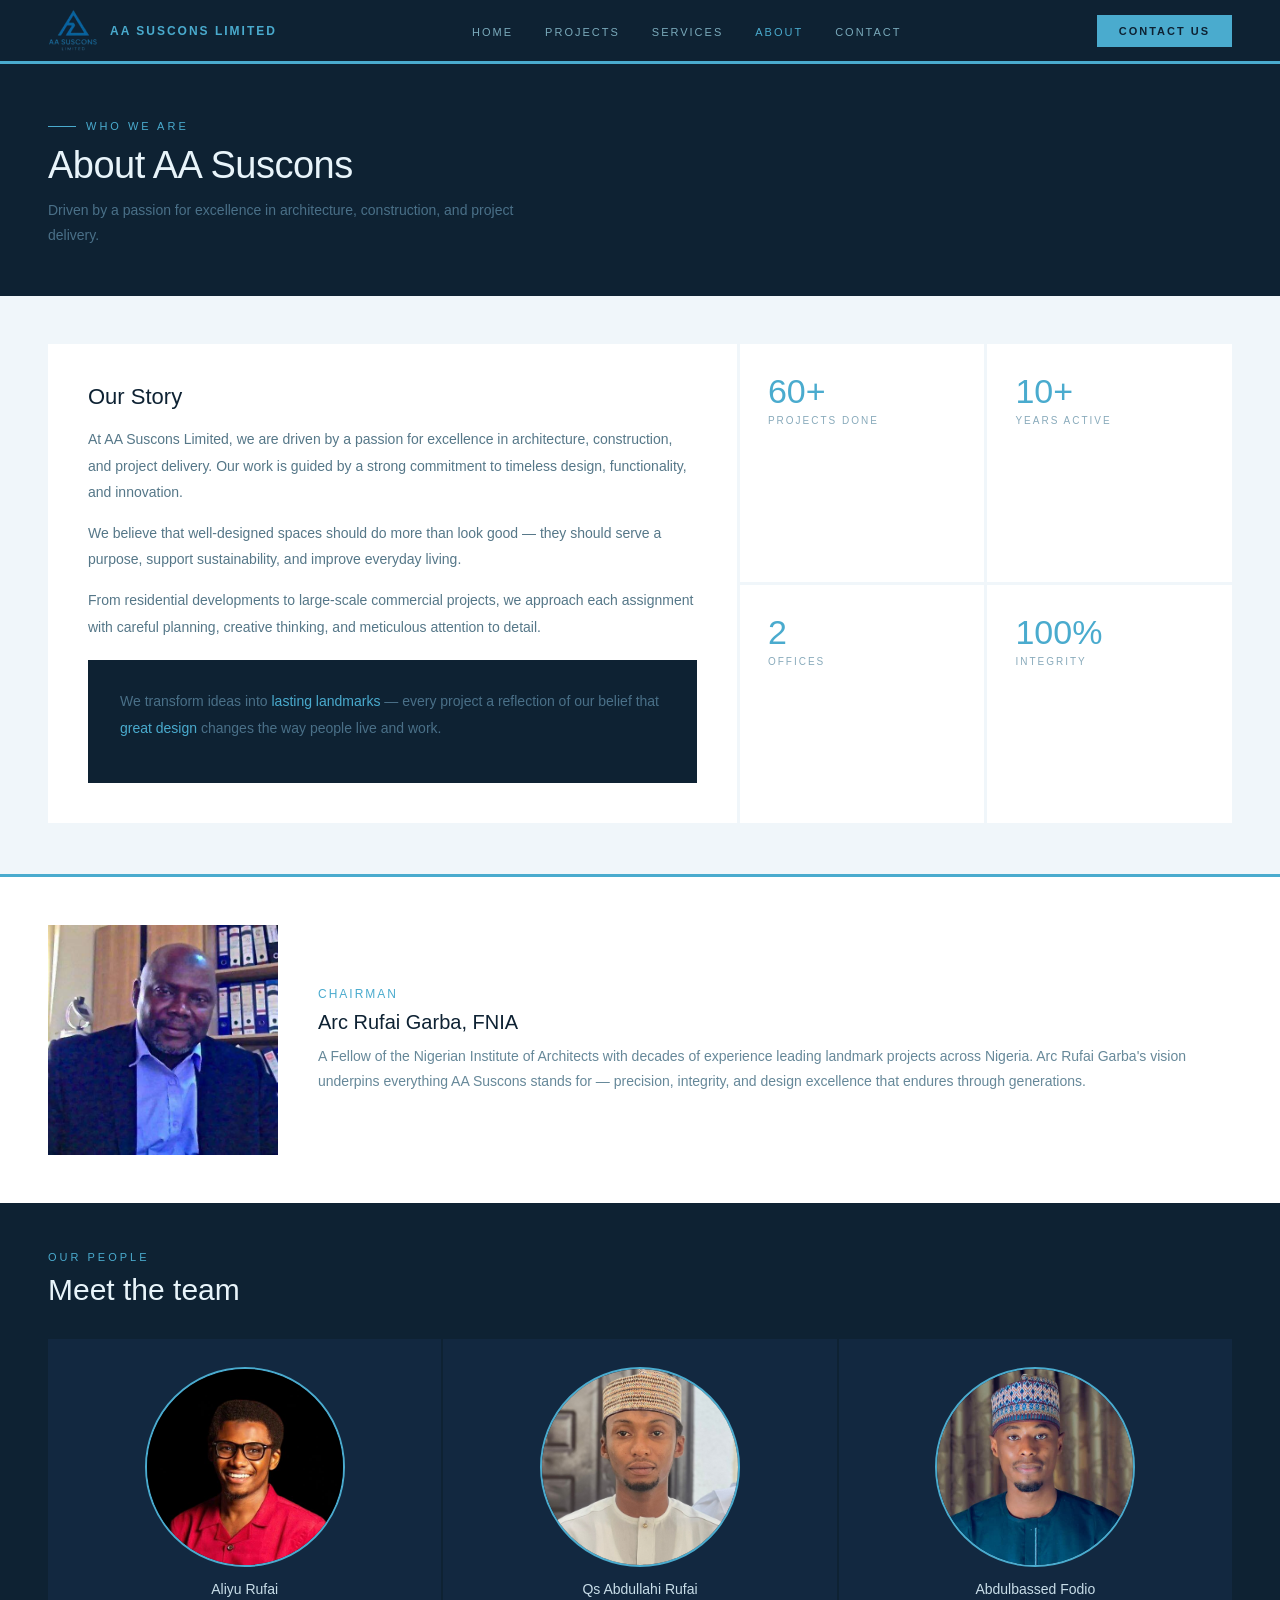
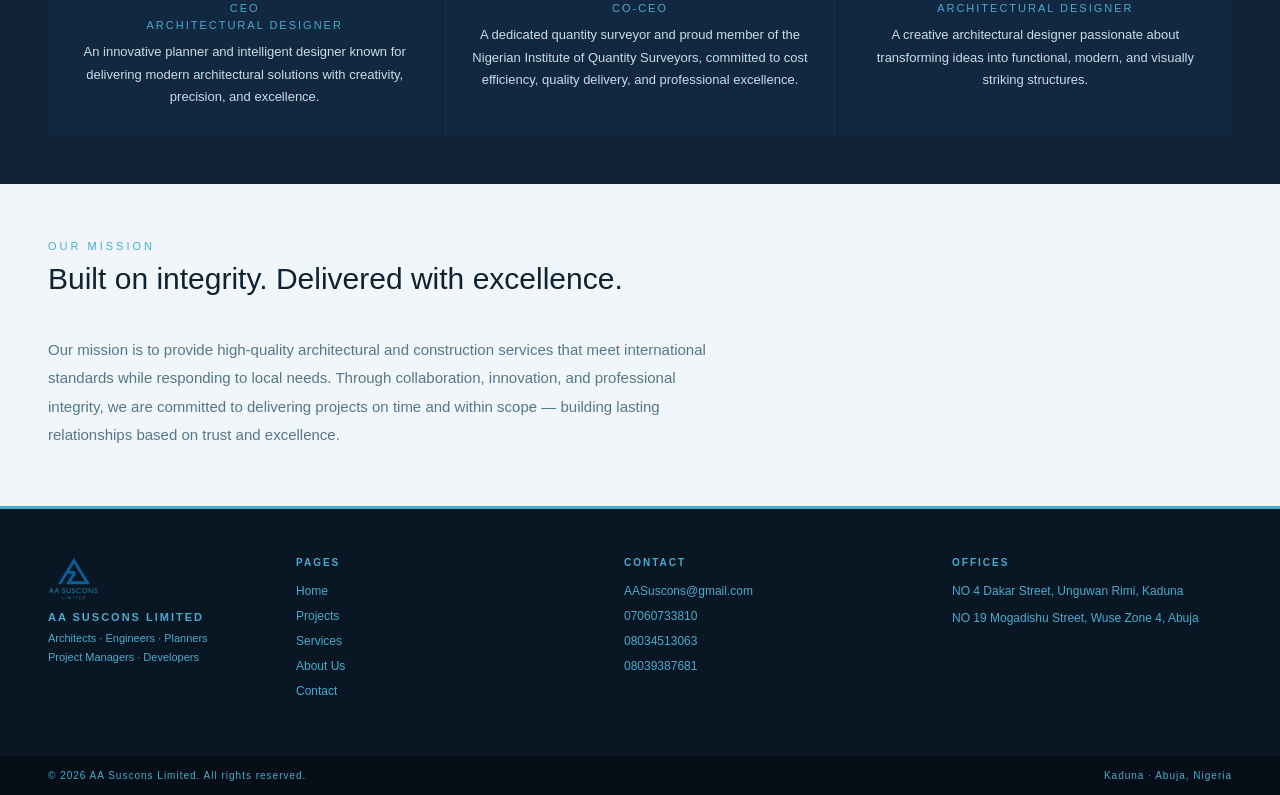
==== commit 81ea2178: "Refactor HTML structure by removing commented sections and updating team member roles for clarity" ====
--- a/about.html
+++ b/about.html
@@ -12,7 +12,6 @@
   <link rel="apple-touch-icon" sizes="180x180" href="apple-touch-icon.png" />
 </head>
 <body>
-  <!-- ========== NAVIGATION ========== -->
   <nav class="nav" id="mainNav">
     <a class="nav-logo" href="index.html">
       <img src="images/aa-logo.jpg" alt="AA Suscons Limited Logo" />
@@ -31,14 +30,12 @@
     </button>
   </nav>
 
-  <!-- ========== PAGE HERO ========== -->
   <div class="page-hero">
     <div class="page-tag">Who We Are</div>
     <h1 class="page-title">About AA Suscons</h1>
     <p class="page-sub">Driven by a passion for excellence in architecture, construction, and project delivery.</p>
   </div>
 
-  <!-- ========== ABOUT STORY + STATS ========== -->
   <section class="about-section">
     <div class="about-2col">
       <div class="reveal about-text-block">
@@ -71,7 +68,6 @@
     </div>
   </section>
 
-  <!-- ========== CHAIRMAN SPOTLIGHT ========== -->
   <div class="reveal ceo-section">
     <img class="ceo-photo" src="images/CFO.jpg" alt="Arc Rufai Garba" />
     <div class="ceo-info">
@@ -81,7 +77,6 @@
     </div>
   </div>
 
-  <!-- ========== TEAM ========== -->
   <section class="about-team">
     <div class="reveal sec-tag">Our People</div>
     <div class="reveal reveal-delay-1 sec-title">Meet the team</div>
@@ -89,7 +84,8 @@
       <div class="reveal reveal-delay-1 at-card">
         <img class="at-photo" src="images/CEO.jpg" alt="Arc Aliyu Rufai" />
         <div class="at-name">Aliyu Rufai</div>
-        <div class="at-role">CEO, Architectural Designer</div>
+        <div class="at-role">CEO</div>
+        <div class="at-role">Architectural Designer</div>
         <p class="at-note">An innovative planner and intelligent designer known for delivering modern architectural solutions with creativity, precision, and excellence.</p>
       </div>
       <div class="reveal reveal-delay-2 at-card">
@@ -107,14 +103,12 @@
     </div>
   </section>
 
-  <!-- ========== MISSION ========== -->
   <section style="background:#f0f6fa; padding:56px 48px;">
     <div class="reveal sec-tag">Our Mission</div>
     <div class="reveal reveal-delay-1 sec-title">Built on integrity. Delivered with excellence.</div>
     <p class="reveal reveal-delay-2" style="font-size:15px;color:#557788;line-height:1.9;max-width:680px;">Our mission is to provide high-quality architectural and construction services that meet international standards while responding to local needs. Through collaboration, innovation, and professional integrity, we are committed to delivering projects on time and within scope — building lasting relationships based on trust and excellence.</p>
   </section>
 
-  <!-- ========== FOOTER ========== -->
   <footer class="footer">
     <div class="fcol" style="flex:0 0 200px;">
       <div class="footer-logo"><img src="images/aa-logo.jpg" alt="AA Suscons Logo" /></div>
--- a/style.css
+++ b/style.css
@@ -1,8 +1,3 @@
-/* ============================================
-   AA SUSCONS LIMITED — Main Stylesheet
-   Colors: Sky Blue #4AABCE | Dark Navy #0e2233
-   ============================================ */
-
 *, *::before, *::after {
   box-sizing: border-box;
   margin: 0;
@@ -19,9 +14,6 @@
   color: #0e2233;
 }
 
-/* ============================================
-   NAVIGATION
-   ============================================ */
 .nav {
   display: flex;
   align-items: center;
@@ -106,7 +98,6 @@
   transform: translateY(-1px);
 }
 
-/* Mobile hamburger (hidden on desktop) */
 .nav-toggle {
   display: none;
   flex-direction: column;
@@ -125,26 +116,11 @@
   transition: all 0.3s ease;
 }
 
-/* ============================================
-   SCROLL REVEAL ANIMATIONS
-   ============================================ */
 .reveal {
   opacity: 1;
   transform: translateY(0);
 }
 
-.reveal.visible {
-  opacity: 1;
-  transform: translateY(0);
-}
-
-.reveal-delay-1 { transition-delay: 0.1s; }
-.reveal-delay-2 { transition-delay: 0.2s; }
-.reveal-delay-3 { transition-delay: 0.3s; }
-
-/* ============================================
-   PAGE HERO (shared across inner pages)
-   ============================================ */
 .page-hero {
   background: #0e2233;
   padding: 56px 48px 48px;
@@ -185,9 +161,6 @@
   max-width: 520px;
 }
 
-/* ============================================
-   SHARED SECTION HELPERS
-   ============================================ */
 .sec-tag {
   font-size: 11px;
   letter-spacing: 3px;
@@ -203,9 +176,6 @@
   margin-bottom: 40px;
 }
 
-/* ============================================
-   HOME — HERO SECTION
-   ============================================ */
 .hero {
   background: #0e2233;
   padding: 64px 48px 0;
@@ -336,9 +306,6 @@
   transform: scale(1.04);
 }
 
-/* ============================================
-   HOME — STATS BAR
-   ============================================ */
 .stats-bar {
   background: #0a1b28;
   display: flex;
@@ -370,9 +337,6 @@
   margin-top: 4px;
 }
 
-/* ============================================
-   HOME — SERVICES SECTION
-   ============================================ */
 .home-services {
   background: #f0f6fa;
   padding: 64px 48px;
@@ -415,9 +379,6 @@
   line-height: 1.7;
 }
 
-/* ============================================
-   HOME — PORTFOLIO SECTION
-   ============================================ */
 .home-portfolio {
   background: #fff;
   padding: 64px 48px;
@@ -429,8 +390,6 @@
   gap: 3px;
   margin-top: 40px;
 }
-
-/* removed grid-row: span 2 */
 
 .port-img-wrap {
   height: 200px;
@@ -449,9 +408,6 @@
   transform: scale(1.06);
 }
 
-/* ============================================
-   HOME — TEAM SECTION
-   ============================================ */
 .home-team {
   background: #0e2233;
   padding: 64px 48px;
@@ -515,9 +471,6 @@
   margin: 10px auto 0;
 }
 
-/* ============================================
-   PROJECTS PAGE
-   ============================================ */
 .proj-section {
   padding: 48px;
   background: #f0f6fa;
@@ -596,9 +549,6 @@
   margin-top: 4px;
 }
 
-/* ============================================
-   SERVICES PAGE
-   ============================================ */
 .svc-section {
   padding: 48px;
   background: #f0f6fa;
@@ -719,9 +669,6 @@
   line-height: 1.7;
 }
 
-/* ============================================
-   ABOUT PAGE
-   ============================================ */
 .about-section {
   padding: 48px;
   background: #f0f6fa;
@@ -907,9 +854,6 @@
   margin-top: 10px;
 }
 
-/* ============================================
-   CONTACT PAGE
-   ============================================ */
 .contact-section {
   padding: 64px 48px;
   background: #f0f6fa;
@@ -1000,9 +944,6 @@
   resize: vertical;
 }
 
-/* ============================================
-   FOOTER
-   ============================================ */
 .footer {
   background: #091724;
   padding: 48px;
@@ -1075,9 +1016,6 @@
   letter-spacing: 1px;
 }
 
-/* ============================================
-   RESPONSIVE — MOBILE
-   ============================================ */
 @media (max-width: 768px) {
   .nav {
     padding: 0 20px;
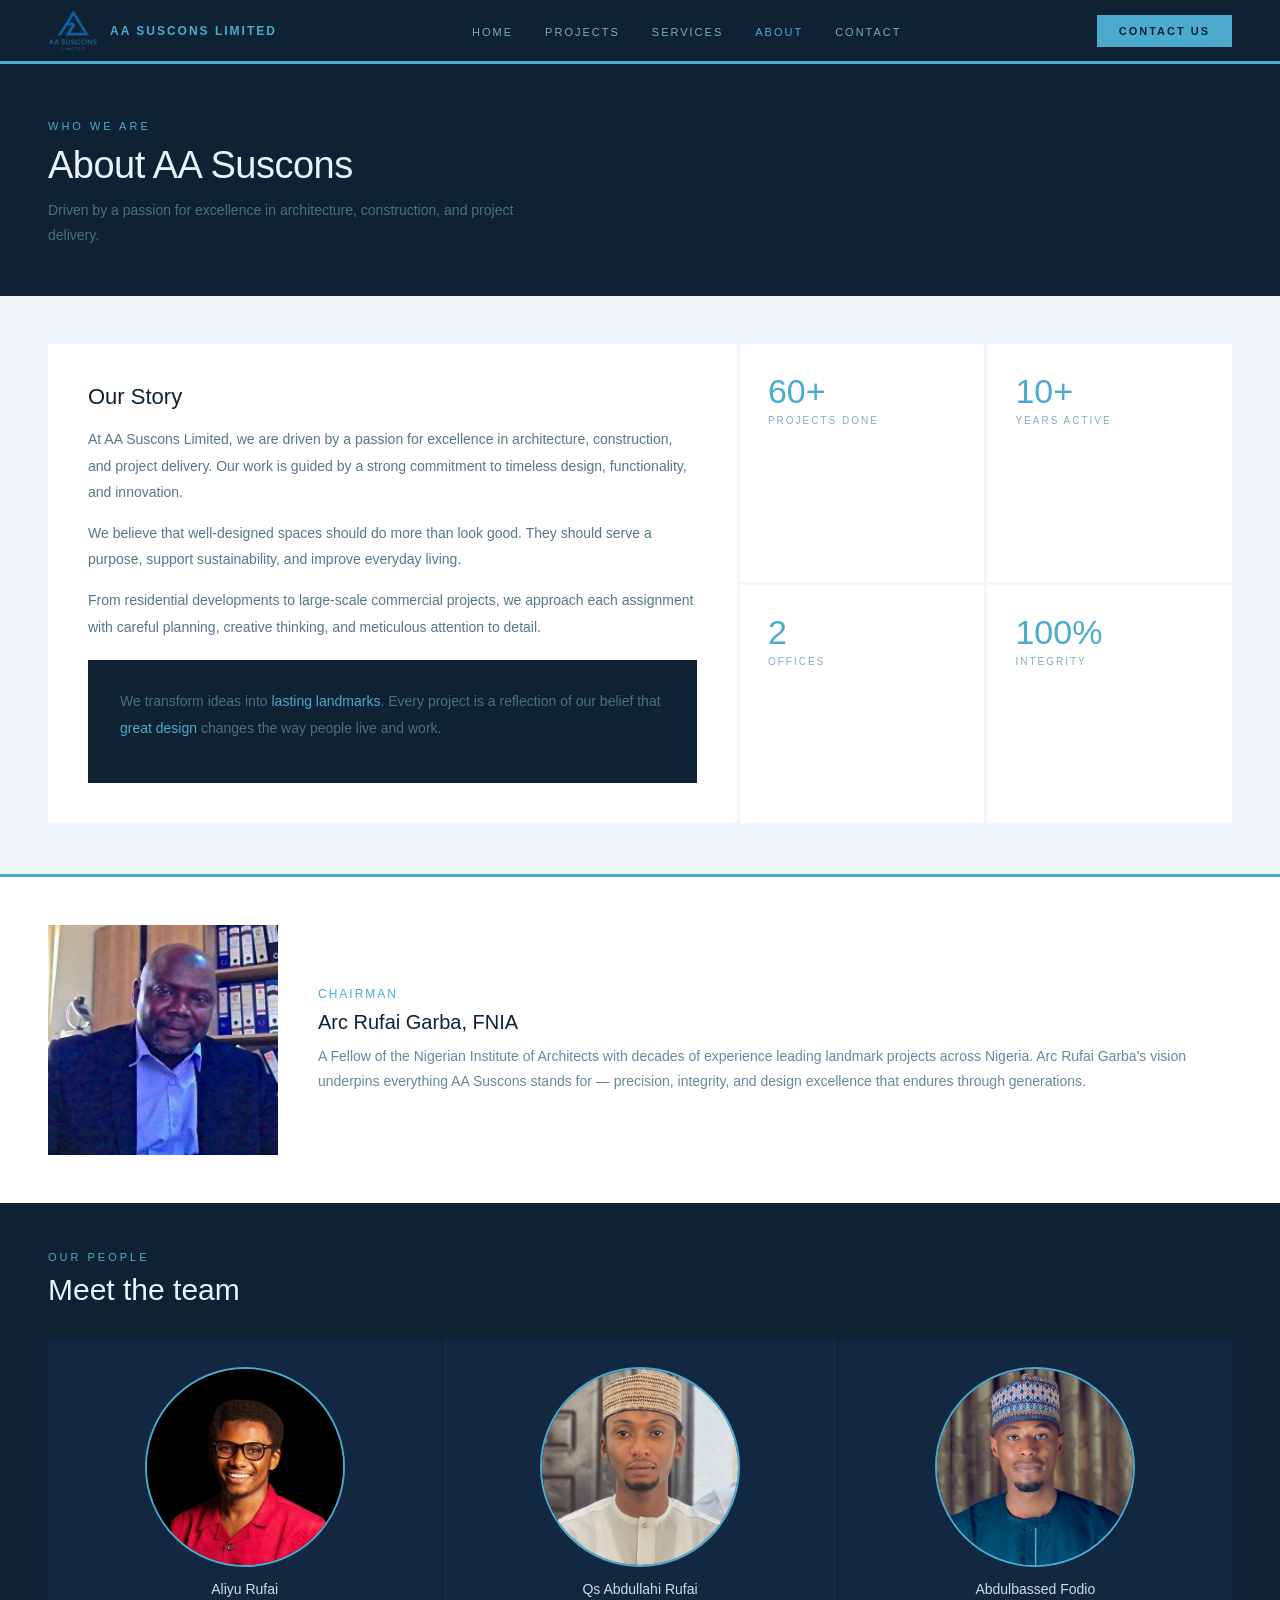
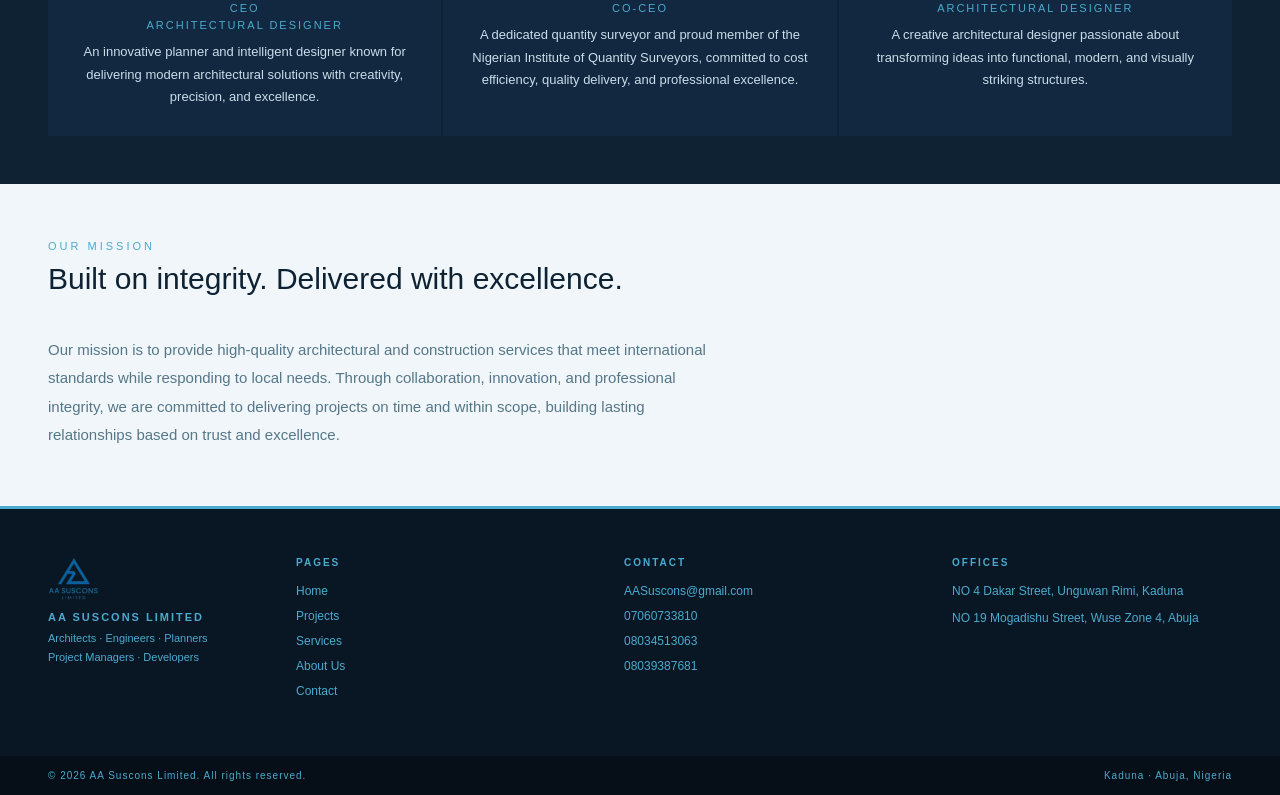
==== commit fddc8a71: "Refactor content for clarity and consistency across multiple pages; update text structure and remove" ====
--- a/about.html
+++ b/about.html
@@ -41,10 +41,10 @@
       <div class="reveal about-text-block">
         <h2>Our Story</h2>
         <p>At AA Suscons Limited, we are driven by a passion for excellence in architecture, construction, and project delivery. Our work is guided by a strong commitment to timeless design, functionality, and innovation.</p>
-        <p>We believe that well-designed spaces should do more than look good — they should serve a purpose, support sustainability, and improve everyday living.</p>
+        <p>We believe that well-designed spaces should do more than look good. They should serve a purpose, support sustainability, and improve everyday living.</p>
         <p>From residential developments to large-scale commercial projects, we approach each assignment with careful planning, creative thinking, and meticulous attention to detail.</p>
         <div class="about-pull">
-          <p>We transform ideas into <em>lasting landmarks</em> — every project a reflection of our belief that <em>great design</em> changes the way people live and work.</p>
+          <p>We transform ideas into <em>lasting landmarks</em>. Every project is a reflection of our belief that <em>great design</em> changes the way people live and work.</p>
         </div>
       </div>
       <div class="about-stats">
@@ -106,7 +106,7 @@
   <section style="background:#f0f6fa; padding:56px 48px;">
     <div class="reveal sec-tag">Our Mission</div>
     <div class="reveal reveal-delay-1 sec-title">Built on integrity. Delivered with excellence.</div>
-    <p class="reveal reveal-delay-2" style="font-size:15px;color:#557788;line-height:1.9;max-width:680px;">Our mission is to provide high-quality architectural and construction services that meet international standards while responding to local needs. Through collaboration, innovation, and professional integrity, we are committed to delivering projects on time and within scope — building lasting relationships based on trust and excellence.</p>
+    <p class="reveal reveal-delay-2" style="font-size:15px;color:#557788;line-height:1.9;max-width:680px;">Our mission is to provide high-quality architectural and construction services that meet international standards while responding to local needs. Through collaboration, innovation, and professional integrity, we are committed to delivering projects on time and within scope, building lasting relationships based on trust and excellence.</p>
   </section>
 
   <footer class="footer">
--- a/style.css
+++ b/style.css
@@ -137,14 +137,6 @@
   gap: 10px;
 }
 
-.page-tag::before {
-  content: '';
-  display: block;
-  width: 28px;
-  height: 1px;
-  background: #4AABCE;
-}
-
 .page-title {
   font-size: 38px;
   font-weight: 500;
@@ -198,14 +190,6 @@
   display: flex;
   align-items: center;
   gap: 10px;
-}
-
-.hero-tag::before {
-  content: '';
-  display: block;
-  width: 28px;
-  height: 1px;
-  background: #4AABCE;
 }
 
 .hero-h1 {
